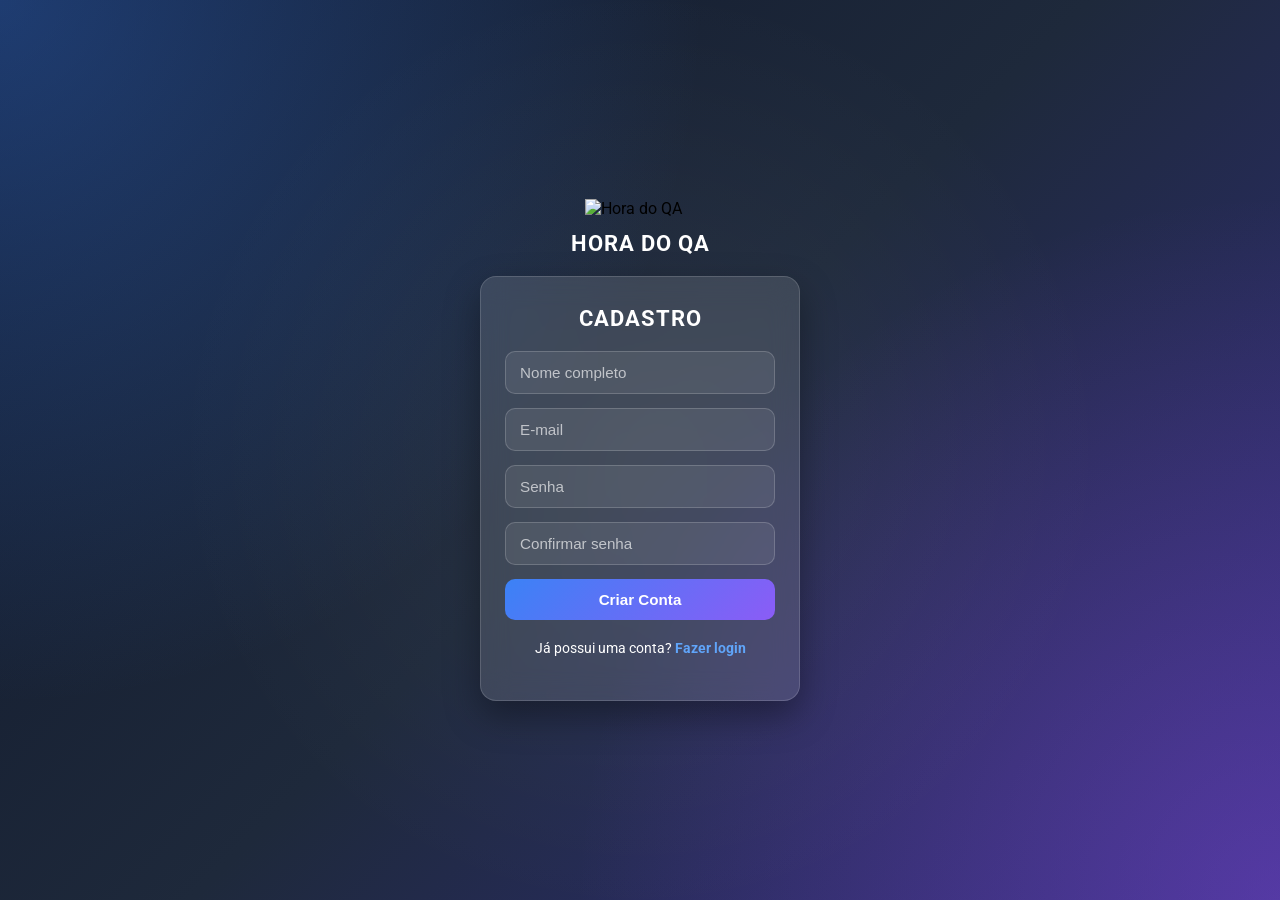
==== pages/cadastro.html @ c726225a "fix: Corrigindo path do .css" ====
<!DOCTYPE html>
<html lang="pt-BR">

<head>
    <meta charset="UTF-8">
    <meta name="viewport" content="width=device-width, initial-scale=1.0">
    <title>Hora do QA - Cadastro</title>

    <link rel="stylesheet" href="../assets/css/style.css">
    <link href="https://fonts.googleapis.com/css2?family=Roboto:wght@300;400;500;700&display=swap" rel="stylesheet">
    <script src="./assets/js/cadastro.js"></script>
</head>

<body>

    <div class="image-container">
        <img src="./assets/images/hqa.png" alt="Hora do QA">
        <h2>Hora do QA</h2>
    </div>

    <div class="login-container">

        <h2>CADASTRO</h2>

        <form id="registerForm">

            <input
                type="text"
                id="name"
                placeholder="Nome completo"
                required>

            <input
                type="email"
                id="email"
                placeholder="E-mail"
                required>

            <input
                type="password"
                id="password"
                placeholder="Senha"
                minlength="8"
                required>

            <input
                type="password"
                id="confirmPassword"
                placeholder="Confirmar senha"
                minlength="8"
                required>

            <button type="submit">
                Criar Conta
            </button>

        </form>

        <p id="message"></p>

        <p style="margin-top:20px;color:#FFF;font-size:.9rem;">
            Já possui uma conta?
            <a href="./index.html" style="color:#60a5fa;text-decoration:none;font-weight:bold;">
                Fazer login
            </a>
        </p>

    </div>

</body>

</html>
---- assets/css/style.css ----
body {
    display: flex;
    flex-direction: column;
    justify-content: center;
    align-items: center;
    min-height: 100vh;
    margin: 0;
    padding: 20px;
    box-sizing: border-box;
    overflow-x: hidden;
    position: relative;
    font-family: 'Roboto', sans-serif;
    background: linear-gradient(135deg, #0f172a, #1e293b, #312e81);
}

body::before {
    content: "";
    position: absolute;
    inset: 0;
    background:
        radial-gradient(circle at top left, rgba(59,130,246,.35), transparent 45%),
        radial-gradient(circle at bottom right, rgba(168,85,247,.30), transparent 45%),
        radial-gradient(circle at center, rgba(255,255,255,.05), transparent 60%);
    z-index: 0;
}

.image-container {
    display: flex;
    flex-direction: column;
    align-items: center;
    justify-content: center;
    gap: 12px;
    margin-bottom: 20px;
    z-index: 2;
}

.image-container img {
    width: 110px;
    height: auto;
    display: block;
}

.image-container h2 {
    margin: 0;
    color: #fff;
    text-align: center;
    font-size: 1.4rem;
    font-weight: 700;
    letter-spacing: 1px;
    text-transform: uppercase;
}

.login-container {
    position: relative;
    z-index: 2;

    width: 100%;
    max-width: 320px;

    padding: 28px 24px;

    background: rgba(255,255,255,.12);
    backdrop-filter: blur(14px);
    -webkit-backdrop-filter: blur(14px);

    border: 1px solid rgba(255,255,255,.15);
    border-radius: 16px;

    box-shadow: 0 15px 35px rgba(0,0,0,.35);

    text-align: center;
    box-sizing: border-box;
}

h2 {
    margin: 0 0 20px;
    color: #fff;
    font-size: 1.4rem;
    font-weight: 700;
    letter-spacing: 1px;
    text-transform: uppercase;
}

input[type="text"],
input[type="email"],
input[type="password"]{
    width: 100%;
    padding: 12px 14px;
    margin-bottom: 14px;

    box-sizing: border-box;

    background: rgba(255,255,255,.08);
    color: #fff;

    border: 1px solid rgba(255,255,255,.18);
    border-radius: 10px;

    font-size: .95rem;

    transition: .3s;
}

input::placeholder {
    color: rgba(255,255,255,.65);
}

input:focus {
    outline: none;
    border-color: #60a5fa;
    background: rgba(255,255,255,.12);
    box-shadow: 0 0 12px rgba(96,165,250,.35);
}

button {
    width: 100%;
    padding: 12px;

    border: none;
    border-radius: 10px;

    background: linear-gradient(135deg, #3b82f6, #8b5cf6);

    color: #fff;
    font-size: .95rem;
    font-weight: 600;

    cursor: pointer;

    transition: .3s ease;
}

button:hover {
    transform: translateY(-2px);
    box-shadow: 0 8px 18px rgba(59,130,246,.35);
}

button:active {
    transform: scale(.98);
}

#error-message {
    display: none;
    margin-top: 15px;
    color: #ff6b6b;
    font-size: .9rem;
}

#error-message.error {
    display: block;
}

/* Tablets */
@media (max-width: 768px) {

    .image-container img {
        width: 95px;
    }

    .login-container {
        max-width: 300px;
        padding: 24px 20px;
    }

    h2 {
        font-size: 1.25rem;
    }
}

/* Smartphones */
@media (max-width: 480px) {

    body {
        padding: 16px;
    }

    .image-container img {
        width: 85px;
    }

    .login-container {
        max-width: 100%;
        padding: 22px 18px;
        border-radius: 14px;
    }

    h2 {
        font-size: 1.15rem;
    }

    input,
    button {
        font-size: .9rem;
    }
}
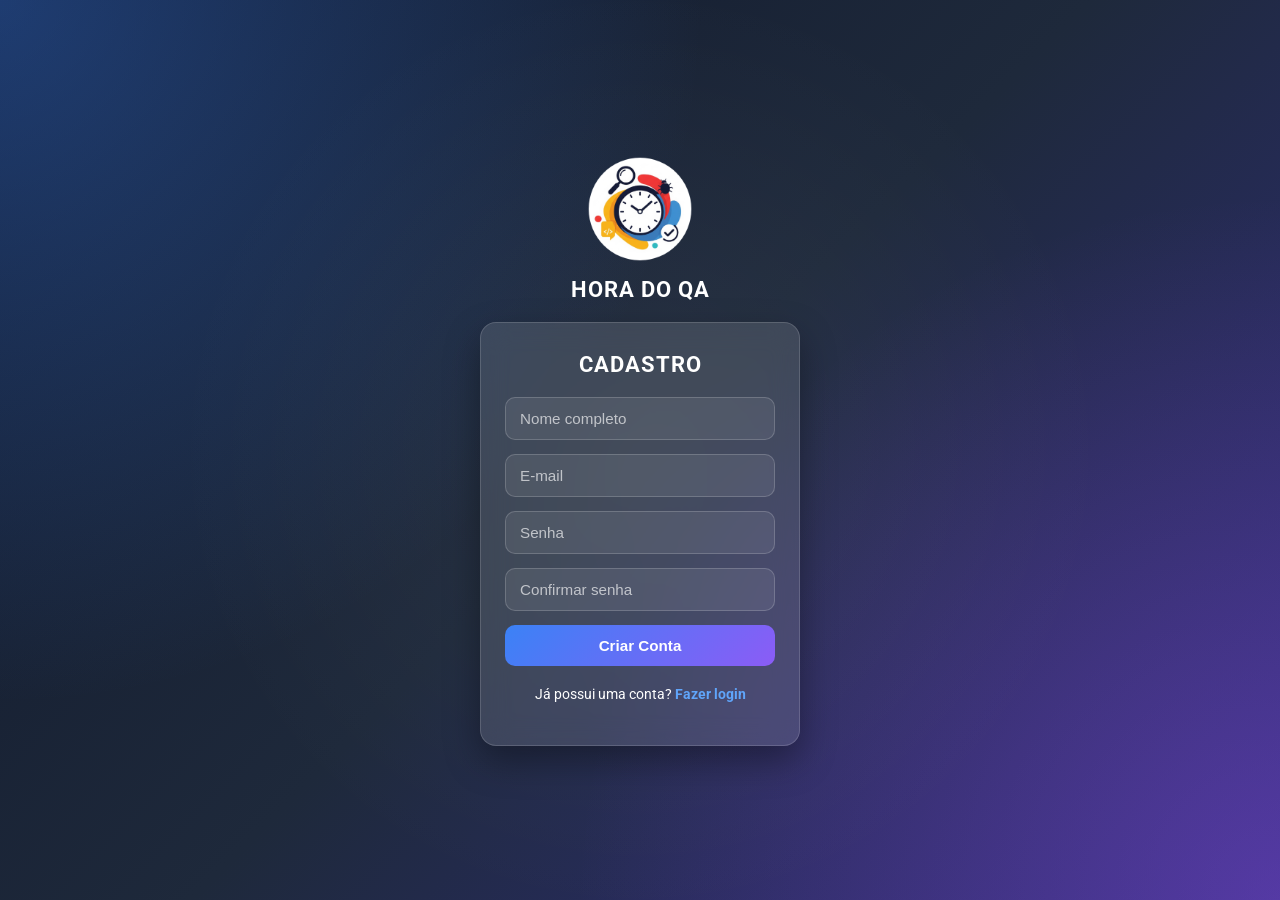
==== commit 25decbfd: "fix: Corrigindo caminho do logo Hora do QA" ====
--- a/pages/cadastro.html
+++ b/pages/cadastro.html
@@ -14,7 +14,7 @@
 <body>
 
     <div class="image-container">
-        <img src="./assets/images/hqa.png" alt="Hora do QA">
+        <img src="../assets/images/hqa.png" alt="Hora do QA">
         <h2>Hora do QA</h2>
     </div>
 
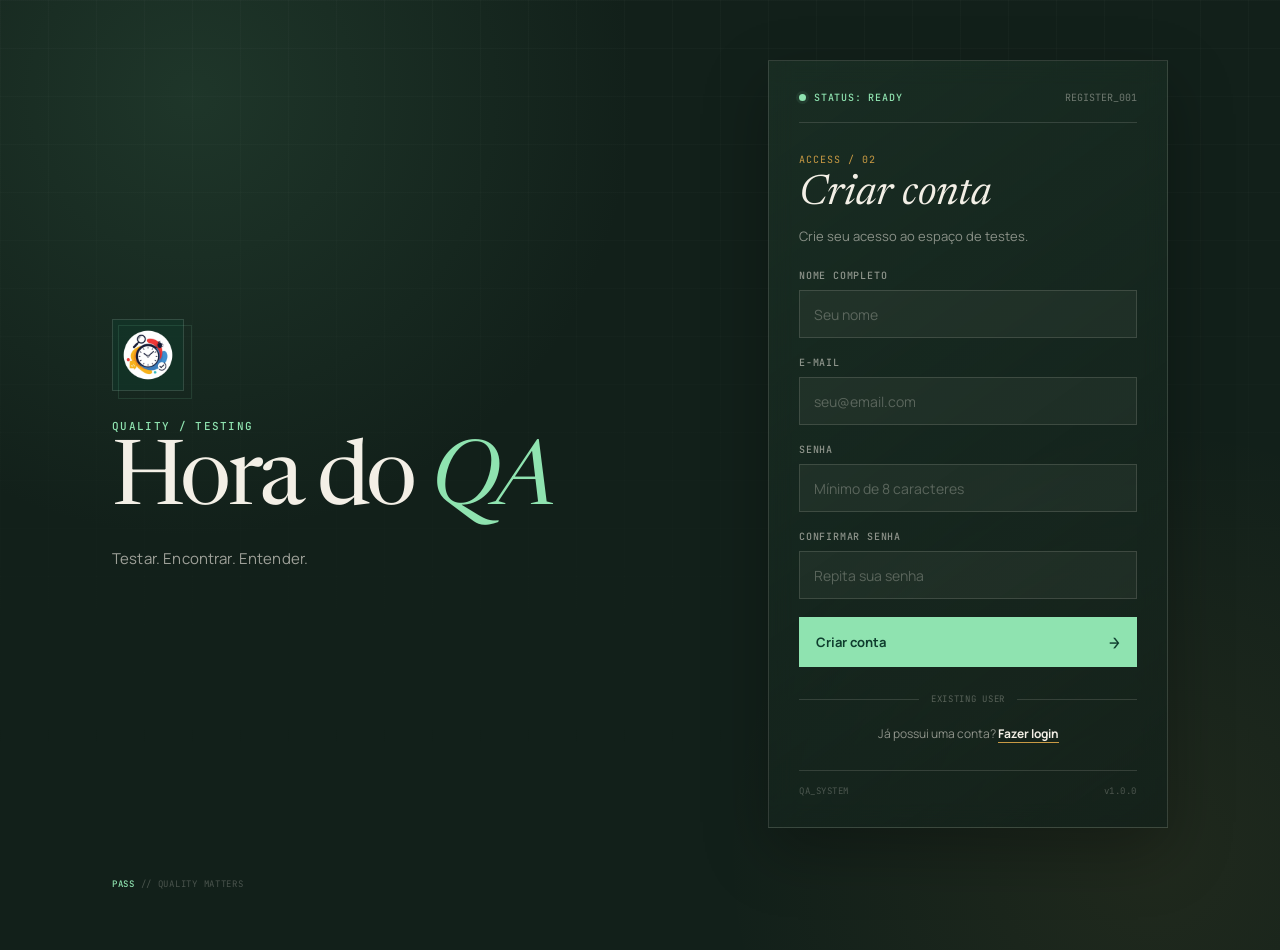
==== commit 7d9519ad: "feat: Mudando a identidade visual" ====
--- a/pages/cadastro.html
+++ b/pages/cadastro.html
@@ -4,68 +4,212 @@
 <head>
     <meta charset="UTF-8">
     <meta name="viewport" content="width=device-width, initial-scale=1.0">
-    <title>Hora do QA - Cadastro</title>
-
-    <link rel="stylesheet" href="../assets/css/style.css">
-    <link href="https://fonts.googleapis.com/css2?family=Roboto:wght@300;400;500;700&display=swap" rel="stylesheet">
-    <script src="./assets/js/cadastro.js"></script>
+    <title>Hora do QA — Cadastro</title>
+
+    <!-- Tipografia -->
+    <link rel="preconnect" href="https://fonts.googleapis.com">
+    <link rel="preconnect" href="https://fonts.gstatic.com" crossorigin>
+
+    <link
+        href="https://fonts.googleapis.com/css2?family=JetBrains+Mono:wght@400;500;600&family=Manrope:wght@400;500;600;700&family=Newsreader:ital,wght@1,400;1,500;1,600&display=swap"
+        rel="stylesheet">
+
+    <link rel="icon" type="image/png" href="../assets/images/logo.png">
+
+    <link rel="stylesheet" href="../assets/css/auth.css">
+
 </head>
 
 <body>
-
-    <div class="image-container">
-        <img src="../assets/images/hqa.png" alt="Hora do QA">
-        <h2>Hora do QA</h2>
-    </div>
-
-    <div class="login-container">
-
-        <h2>CADASTRO</h2>
-
-        <form id="registerForm">
-
-            <input
-                type="text"
-                id="name"
-                placeholder="Nome completo"
-                required>
-
-            <input
-                type="email"
-                id="email"
-                placeholder="E-mail"
-                required>
-
-            <input
-                type="password"
-                id="password"
-                placeholder="Senha"
-                minlength="8"
-                required>
-
-            <input
-                type="password"
-                id="confirmPassword"
-                placeholder="Confirmar senha"
-                minlength="8"
-                required>
-
-            <button type="submit">
-                Criar Conta
-            </button>
-
-        </form>
-
-        <p id="message"></p>
-
-        <p style="margin-top:20px;color:#FFF;font-size:.9rem;">
-            Já possui uma conta?
-            <a href="./index.html" style="color:#60a5fa;text-decoration:none;font-weight:bold;">
-                Fazer login
-            </a>
-        </p>
-
-    </div>
+    <main class="page">
+
+        <!-- IDENTIDADE DA MARCA -->
+        <section class="brand" aria-label="Hora do QA">
+
+            <div class="brand-mark">
+                <img src="../assets/images/logo.png" alt="Logo Hora do QA">
+            </div>
+
+            <div class="brand-content">
+
+                <span class="brand-kicker">
+                    QUALITY / TESTING
+                </span>
+
+                <h1>
+                    Hora do <em>QA</em>
+                </h1>
+
+                <p class="brand-description">
+                    Testar. Encontrar. Entender.
+                </p>
+
+            </div>
+
+        </section>
+
+
+        <!-- CADASTRO -->
+        <section class="login-container" aria-labelledby="register-title">
+
+            <!-- CABEÇALHO TÉCNICO -->
+            <div class="login-header">
+
+                <div class="status">
+                    <span class="status-dot"></span>
+                    <span>STATUS: READY</span>
+                </div>
+
+                <span class="build">
+                    REGISTER_001
+                </span>
+
+            </div>
+
+
+            <!-- TÍTULO -->
+            <div class="login-title">
+
+                <span class="eyebrow">
+                    ACCESS / 02
+                </span>
+
+                <h2 id="register-title">
+                    Criar conta
+                </h2>
+
+                <p>
+                    Crie seu acesso ao espaço de testes.
+                </p>
+
+            </div>
+
+
+            <!-- FORMULÁRIO -->
+            <form id="registerForm">
+
+                <div class="field">
+
+                    <label for="name">
+                        NOME COMPLETO
+                    </label>
+
+                    <input type="text" id="name" name="name" placeholder="Seu nome" autocomplete="name" required>
+
+                </div>
+
+
+                <div class="field">
+
+                    <label for="email">
+                        E-MAIL
+                    </label>
+
+                    <input type="email" id="email" name="email" placeholder="seu@email.com" autocomplete="email"
+                        required>
+
+                </div>
+
+
+                <div class="field">
+
+                    <label for="password">
+                        SENHA
+                    </label>
+
+                    <input type="password" id="password" name="password" placeholder="Mínimo de 8 caracteres"
+                        minlength="8" autocomplete="new-password" required>
+
+                </div>
+
+
+                <div class="field">
+
+                    <label for="confirmPassword">
+                        CONFIRMAR SENHA
+                    </label>
+
+                    <input type="password" id="confirmPassword" name="confirmPassword" placeholder="Repita sua senha"
+                        minlength="8" autocomplete="new-password" required>
+
+                </div>
+
+
+                <button type="submit">
+
+                    <span>
+                        Criar conta
+                    </span>
+
+                    <span class="button-arrow">
+                        →
+                    </span>
+
+                </button>
+
+            </form>
+
+
+            <!-- MENSAGEM DO JAVASCRIPT -->
+            <p id="message" class="error" role="alert"></p>
+
+
+            <!-- DIVISOR -->
+            <div class="divider">
+
+                <span></span>
+
+                <small>
+                    EXISTING USER
+                </small>
+
+                <span></span>
+
+            </div>
+
+
+            <!-- LOGIN -->
+            <p class="register">
+
+                Já possui uma conta?
+
+                <a href="../index.html">
+                    Fazer login
+                </a>
+
+            </p>
+
+
+            <!-- RODAPÉ TÉCNICO -->
+            <div class="login-footer">
+
+                <span>
+                    QA_SYSTEM
+                </span>
+
+                <span>
+                    v1.0.0
+                </span>
+
+            </div>
+
+        </section>
+
+
+        <!-- RODAPÉ -->
+        <footer class="page-footer">
+
+            <span>
+                <strong>PASS</strong>
+                // QUALITY MATTERS
+            </span>
+
+        </footer>
+
+    </main>
+
+
+    <script src="../assets/js/cadastro.js"></script>
 
 </body>
 
--- a/assets/css/auth.css
+++ b/assets/css/auth.css
@@ -0,0 +1,903 @@
+/* =========================================================
+HORA DO QA
+Identidade Editorial + Técnica + Humana
+========================================================= */
+
+/* ---------------------------------------------------------
+DESIGN TOKENS
+--------------------------------------------------------- */
+
+:root {
+
+    --green-deep: #0F3D2E;
+    --green-moss: #3F6F52;
+    --green-signal: #8FE3B0;
+
+    --gold: #C99A44;
+
+    --ivory: #F3EFE6;
+    --ink: #12201A;
+
+    --white: #ffffff;
+
+    --border-dark: rgba(243, 239, 230, 0.14);
+    --border-light: rgba(15, 61, 46, 0.18);
+
+    --surface-dark: rgba(18, 32, 26, 0.72);
+    --surface-light: rgba(243, 239, 230, 0.06);
+
+    --shadow:
+        0 24px 60px rgba(0, 0, 0, 0.28);
+
+    --transition:
+        180ms ease;
+
+
+}
+
+/* ---------------------------------------------------------
+RESET
+--------------------------------------------------------- */
+
+* {
+    box-sizing: border-box;
+}
+
+html {
+    min-height: 100%;
+}
+
+body {
+    min-height: 100vh;
+    margin: 0;
+
+    font-family: 'Manrope', sans-serif;
+
+    color: var(--ivory);
+
+    background:
+        radial-gradient(circle at 15% 10%,
+            rgba(63, 111, 82, 0.28),
+            transparent 32%),
+        radial-gradient(circle at 90% 90%,
+            rgba(201, 154, 68, 0.08),
+            transparent 30%),
+        var(--ink);
+
+    overflow-x: hidden;
+
+
+}
+
+/* ---------------------------------------------------------
+BACKGROUND
+--------------------------------------------------------- */
+
+body::before {
+    content: "";
+
+    position: fixed;
+    inset: 0;
+
+    pointer-events: none;
+
+    background-image:
+        linear-gradient(rgba(243, 239, 230, 0.025) 1px,
+            transparent 1px),
+        linear-gradient(90deg,
+            rgba(243, 239, 230, 0.025) 1px,
+            transparent 1px);
+
+    background-size: 48px 48px;
+
+    mask-image: linear-gradient(to bottom,
+            black,
+            transparent 90%);
+
+
+}
+
+/* ---------------------------------------------------------
+PAGE
+--------------------------------------------------------- */
+
+.page {
+
+    position: relative;
+    z-index: 1;
+
+    width: min(100%, 1120px);
+
+    min-height: 100vh;
+
+    margin: 0 auto;
+    padding: 60px 32px;
+
+    display: grid;
+
+    grid-template-columns:
+        minmax(280px, 1fr) minmax(320px, 400px);
+
+    grid-template-rows: 1fr auto;
+
+    align-items: center;
+
+    column-gap: 100px;
+
+
+}
+
+/* ---------------------------------------------------------
+BRAND
+--------------------------------------------------------- */
+
+.brand {
+
+    align-self: center;
+
+    display: flex;
+    flex-direction: column;
+
+    max-width: 480px;
+
+
+}
+
+.brand-mark {
+
+    width: 72px;
+    height: 72px;
+
+    margin-bottom: 28px;
+
+    display: flex;
+    align-items: center;
+    justify-content: center;
+
+    border: 1px solid var(--border-dark);
+
+    background: rgba(15, 61, 46, 0.45);
+
+
+}
+
+.brand-mark::after {
+
+    content: "";
+
+    position: absolute;
+
+    width: 72px;
+    height: 72px;
+
+    border: 1px solid rgba(143, 227, 176, 0.12);
+
+    transform: translate(7px, 7px);
+
+
+}
+
+.brand-mark img {
+
+    width: 52px;
+    height: 52px;
+
+    object-fit: contain;
+
+    position: relative;
+    z-index: 1;
+
+
+}
+
+/* ---------------------------------------------------------
+BRAND TYPOGRAPHY
+--------------------------------------------------------- */
+
+.brand-kicker {
+
+    display: block;
+
+    margin-bottom: 10px;
+
+    color: var(--green-signal);
+
+    font-family: 'JetBrains Mono', monospace;
+
+    font-size: 11px;
+    font-weight: 500;
+
+    letter-spacing: 0.12em;
+
+
+}
+
+.brand h1 {
+
+    margin: 0;
+
+    color: var(--ivory);
+
+    font-family: 'Newsreader', serif;
+
+    font-size: clamp(3.8rem, 7vw, 6rem);
+
+    font-weight: 400;
+
+    line-height: 0.9;
+
+    letter-spacing: -0.04em;
+
+
+}
+
+.brand h1 em {
+
+    color: var(--green-signal);
+
+    font-weight: 400;
+
+
+}
+
+.brand-description {
+
+    margin: 24px 0 0;
+
+    color: rgba(243, 239, 230, 0.62);
+
+    font-size: 15px;
+
+    letter-spacing: 0.01em;
+
+
+}
+
+/* ---------------------------------------------------------
+LOGIN CARD
+--------------------------------------------------------- */
+
+.login-container {
+
+    width: 100%;
+
+    padding: 30px;
+
+    background:
+        linear-gradient(145deg,
+            rgba(63, 111, 82, 0.16),
+            rgba(18, 32, 26, 0.78));
+
+    border: 1px solid var(--border-dark);
+
+    box-shadow: var(--shadow);
+
+    backdrop-filter: blur(12px);
+    -webkit-backdrop-filter: blur(12px);
+
+
+}
+
+/* ---------------------------------------------------------
+LOGIN HEADER
+--------------------------------------------------------- */
+
+.login-header {
+
+    display: flex;
+
+    align-items: center;
+    justify-content: space-between;
+
+    padding-bottom: 18px;
+
+    border-bottom: 1px solid var(--border-dark);
+
+
+}
+
+.status {
+
+    display: flex;
+    align-items: center;
+    gap: 8px;
+
+    color: var(--green-signal);
+
+    font-family: 'JetBrains Mono', monospace;
+
+    font-size: 10px;
+    font-weight: 500;
+
+    letter-spacing: 0.08em;
+
+
+}
+
+.status-dot {
+
+    width: 7px;
+    height: 7px;
+
+    background: var(--green-signal);
+
+    border-radius: 50%;
+
+    box-shadow:
+        0 0 0 3px rgba(143, 227, 176, 0.08);
+
+
+}
+
+.build {
+
+    color: rgba(243, 239, 230, 0.4);
+
+    font-family: 'JetBrains Mono', monospace;
+
+    font-size: 10px;
+
+
+}
+
+/* ---------------------------------------------------------
+LOGIN TITLE
+--------------------------------------------------------- */
+
+.login-title {
+
+    padding: 30px 0 24px;
+
+
+}
+
+.eyebrow {
+
+    display: block;
+
+    margin-bottom: 7px;
+
+    color: var(--gold);
+
+    font-family: 'JetBrains Mono', monospace;
+
+    font-size: 10px;
+
+    letter-spacing: 0.1em;
+
+
+}
+
+.login-title h2 {
+
+    margin: 0;
+
+    color: var(--ivory);
+
+    font-family: 'Newsreader', serif;
+
+    font-size: 42px;
+
+    font-weight: 400;
+
+    font-style: italic;
+
+    line-height: 1;
+
+
+}
+
+.login-title p {
+
+    margin: 12px 0 0;
+
+    color: rgba(243, 239, 230, 0.52);
+
+    font-size: 13px;
+
+
+}
+
+/* ---------------------------------------------------------
+FORM
+--------------------------------------------------------- */
+
+.field {
+
+    margin-bottom: 18px;
+
+
+}
+
+.field label {
+
+    display: block;
+
+    margin-bottom: 8px;
+
+    color: rgba(243, 239, 230, 0.55);
+
+    font-family: 'JetBrains Mono', monospace;
+
+    font-size: 10px;
+    font-weight: 500;
+
+    letter-spacing: 0.08em;
+
+
+}
+
+input {
+
+    width: 100%;
+
+    height: 48px;
+
+    padding: 0 14px;
+
+    border: 1px solid var(--border-dark);
+
+    border-radius: 0;
+
+    outline: none;
+
+    background: rgba(243, 239, 230, 0.045);
+
+    color: var(--ivory);
+
+    font-family: 'Manrope', sans-serif;
+
+    font-size: 14px;
+
+    transition:
+        border-color var(--transition),
+        background var(--transition),
+        box-shadow var(--transition);
+
+
+}
+
+input::placeholder {
+
+    color: rgba(243, 239, 230, 0.28);
+
+
+}
+
+input:hover {
+
+    border-color:
+        rgba(143, 227, 176, 0.25);
+
+
+}
+
+input:focus {
+
+    border-color: var(--green-signal);
+
+    background:
+        rgba(143, 227, 176, 0.045);
+
+    box-shadow:
+        0 0 0 2px rgba(143, 227, 176, 0.06);
+
+
+}
+
+/* ---------------------------------------------------------
+BUTTON
+--------------------------------------------------------- */
+
+button {
+
+    width: 100%;
+    height: 50px;
+
+    margin-top: 4px;
+
+    padding: 0 16px;
+
+    display: flex;
+    align-items: center;
+    justify-content: space-between;
+
+    border: 1px solid var(--green-signal);
+
+    border-radius: 0;
+
+    background: var(--green-signal);
+
+    color: var(--green-deep);
+
+    font-family: 'Manrope', sans-serif;
+
+    font-size: 13px;
+    font-weight: 700;
+
+    cursor: pointer;
+
+    transition:
+        background var(--transition),
+        color var(--transition),
+        transform var(--transition);
+
+
+}
+
+button:hover {
+
+    background: transparent;
+
+    color: var(--green-signal);
+
+    transform: translateY(-1px);
+
+
+}
+
+button:active {
+
+    transform: translateY(0);
+
+
+}
+
+.button-arrow {
+
+    font-family: 'JetBrains Mono', monospace;
+
+    font-size: 18px;
+
+
+}
+
+#message {
+    display: none;
+
+    margin: 14px 0 0;
+    padding: 10px 12px;
+
+    border-left: 2px solid var(--green-signal);
+
+    background: rgba(143, 227, 176, 0.06);
+
+    color: var(--green-signal);
+
+    font-family: 'JetBrains Mono', monospace;
+
+    font-size: 11px;
+
+    line-height: 1.5;
+
+    text-align: left;
+
+}
+
+#message:not(:empty) {
+    display: block;
+}
+
+/* ---------------------------------------------------------
+ERROR
+--------------------------------------------------------- */
+
+#error-message {
+
+    display: none;
+
+    margin: 14px 0 0;
+
+    padding: 10px 12px;
+
+    border-left: 2px solid #d96c6c;
+
+    background: rgba(217, 108, 108, 0.08);
+
+    color: #e89a9a;
+
+    font-family: 'JetBrains Mono', monospace;
+
+    font-size: 11px;
+
+    text-align: left;
+
+
+}
+
+#error-message.error {
+
+    display: block;
+
+
+}
+
+/* ---------------------------------------------------------
+DIVIDER
+--------------------------------------------------------- */
+
+.divider {
+
+    display: flex;
+
+    align-items: center;
+
+    gap: 12px;
+
+    margin: 26px 0 20px;
+
+
+}
+
+.divider span {
+
+    flex: 1;
+
+    height: 1px;
+
+    background: var(--border-dark);
+
+
+}
+
+.divider small {
+
+    color: rgba(243, 239, 230, 0.3);
+
+    font-family: 'JetBrains Mono', monospace;
+
+    font-size: 9px;
+
+    letter-spacing: 0.08em;
+
+
+}
+
+/* ---------------------------------------------------------
+REGISTER
+--------------------------------------------------------- */
+
+.register {
+
+    margin: 0;
+
+    color: rgba(243, 239, 230, 0.55);
+
+    font-size: 12px;
+
+    text-align: center;
+
+
+}
+
+.register a {
+
+    color: var(--ivory);
+
+    font-weight: 700;
+
+    text-decoration: none;
+
+    border-bottom: 1px solid var(--gold);
+
+    transition: color var(--transition);
+
+
+}
+
+.register a:hover {
+
+    color: var(--green-signal);
+
+
+}
+
+/* ---------------------------------------------------------
+LOGIN FOOTER
+--------------------------------------------------------- */
+
+.login-footer {
+
+    display: flex;
+
+    justify-content: space-between;
+
+    margin-top: 28px;
+    padding-top: 14px;
+
+    border-top: 1px solid var(--border-dark);
+
+    color: rgba(243, 239, 230, 0.25);
+
+    font-family: 'JetBrains Mono', monospace;
+
+    font-size: 9px;
+
+    letter-spacing: 0.06em;
+
+
+}
+
+/* ---------------------------------------------------------
+PAGE FOOTER
+--------------------------------------------------------- */
+
+.page-footer {
+
+    grid-column: 1 / -1;
+
+    align-self: end;
+
+    padding-top: 50px;
+
+    color: rgba(243, 239, 230, 0.25);
+
+    font-family: 'JetBrains Mono', monospace;
+
+    font-size: 9px;
+
+    letter-spacing: 0.08em;
+
+
+}
+
+.page-footer strong {
+
+    color: var(--green-signal);
+
+    font-weight: 500;
+
+
+}
+
+/* ---------------------------------------------------------
+TABLETS
+--------------------------------------------------------- */
+
+@media (max-width: 850px) {
+
+    .page {
+
+        grid-template-columns:
+            1fr;
+
+        grid-template-rows:
+            auto auto 1fr;
+
+        justify-items: center;
+
+        row-gap: 50px;
+
+        padding: 50px 24px;
+
+    }
+
+
+    .brand {
+
+        max-width: 400px;
+
+        width: 100%;
+
+        text-align: center;
+
+        align-items: center;
+
+    }
+
+
+    .brand-mark {
+
+        margin-bottom: 24px;
+
+    }
+
+
+    .brand h1 {
+
+        font-size: clamp(3.5rem, 12vw, 5rem);
+
+    }
+
+
+    .login-container {
+
+        max-width: 400px;
+
+    }
+
+
+    .page-footer {
+
+        width: 100%;
+
+        padding-top: 30px;
+
+    }
+
+
+}
+
+/* ---------------------------------------------------------
+SMARTPHONES
+--------------------------------------------------------- */
+
+@media (max-width: 480px) {
+
+    .page {
+
+        padding:
+            35px 18px 25px;
+
+        row-gap: 35px;
+
+    }
+
+
+    .brand h1 {
+
+        font-size: 3.4rem;
+
+    }
+
+
+    .brand-description {
+
+        margin-top: 18px;
+
+    }
+
+
+    .brand-mark {
+
+        width: 62px;
+        height: 62px;
+
+    }
+
+
+    .brand-mark img {
+
+        width: 45px;
+        height: 45px;
+
+    }
+
+
+    .brand-mark::after {
+
+        width: 62px;
+        height: 62px;
+
+    }
+
+
+    .login-container {
+
+        padding: 24px 20px;
+
+    }
+
+
+    .login-title {
+
+        padding-top: 25px;
+
+    }
+
+
+    .login-title h2 {
+
+        font-size: 36px;
+
+    }
+
+
+    .page-footer {
+
+        text-align: center;
+
+    }
+
+
+}
